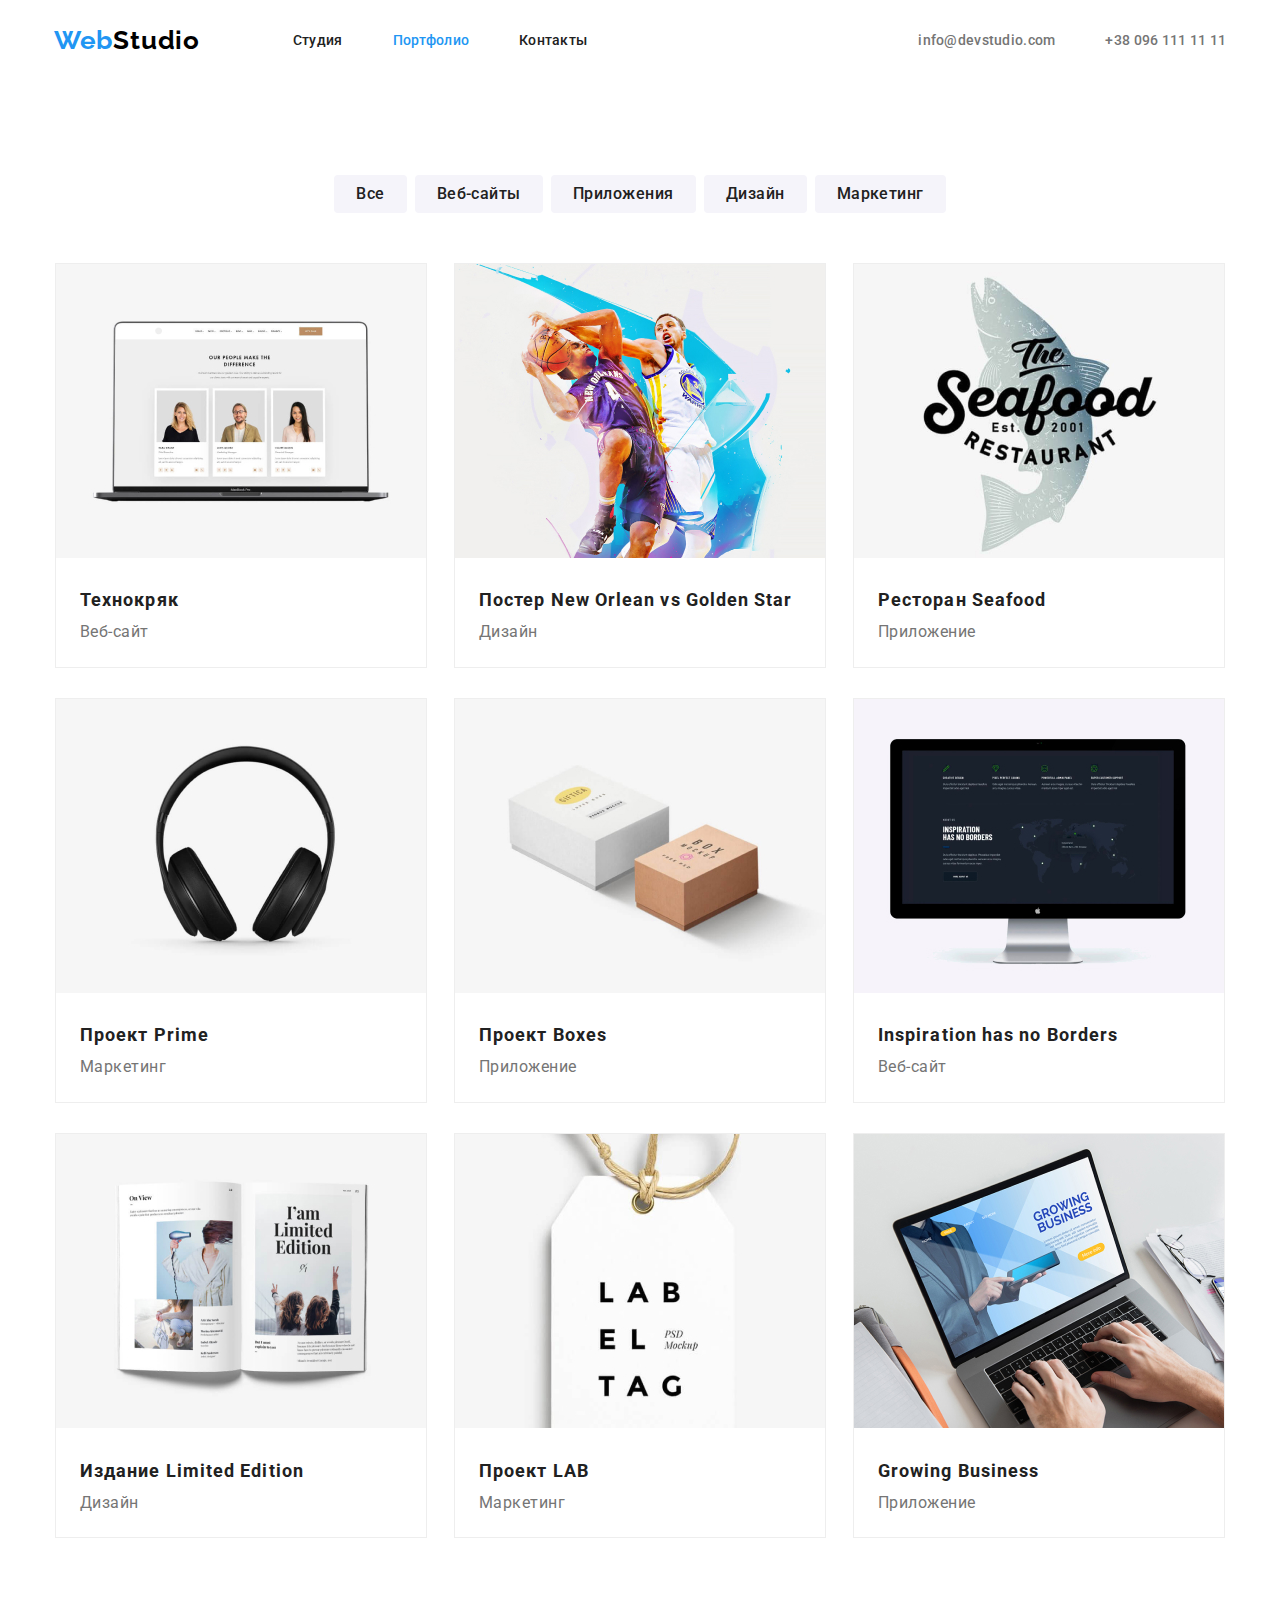
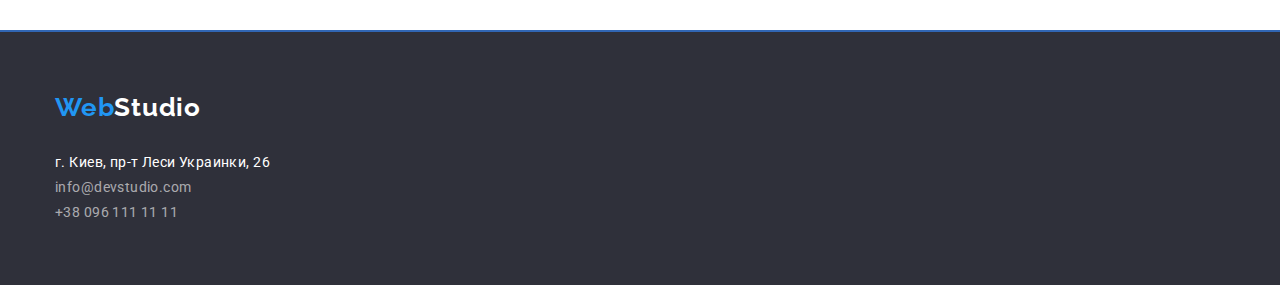
==== portfolio.html @ d4cfeece "first-submit" ====
<!DOCTYPE html>
<html lang="ru">
<head>
    <meta charset="UTF-8">
    <meta name="viewport" content="width=device-width, initial-scale=1.0">
    <title>Портфолио</title>
    <link rel="preconnect" href="https://fonts.gstatic.com">
<link href="https://fonts.googleapis.com/css2?family=Raleway:wght@700&family=Roboto:wght@400;500;700;900&display=swap" rel="stylesheet">
    <link rel="stylesheet" href="https://cdnjs.cloudflare.com/ajax/libs/modern-normalize/1.0.0/modern-normalize.min.css">
    <link rel="stylesheet" href="./style.css"/>
</head>
<body class="body">
    <header class="header">
        <nav class="site-nav">
          <a class="logo-main" href="./index.html">Web<span class="logo-studio">Studio</span></a>
          <ul class="nav-top">
            <li class="item"><a class="top-link" href="./index.html">Студия</a></li>
            <li class="item"><a class="top-link  current" href="./portfolio.html">Портфолио</a></li>
            <li class="item"><a class="top-link" href="#">Контакты</a></li>
          </ul>
        </nav>
        <address class="contacts">
          <a class="mail-top item" href="mailto:info@devstudio.com">info@devstudio.com</a>
          <a class="tel-top item" href="tel:+380961111111">+38 096 111 11 11</a>
        </address>
      </header>
    <main>
        <section class="portfolio-main">
            <!-- Фильтры -->
            <div class="filters-div">
                <ul class="filters">
                    <li class="item">
                    <button class="filter" type="submit">Все</button>
                    </li>
                    <li class="item">
                        <button class="filter" type="submit">Веб-сайты</button>
                    </li>
                    <li class="item">
                        <button class="filter" type="submit">Приложения</button>
                    </li>
                    <li class="item">
                        <button class="filter" type="submit">Дизайн</button>
                    </li>
                    <li class="item">
                        <button class="filter" type="submit">Маркетинг</button>
                    </li>
                </ul>
            </div>
            <!-- Products -->
            <div class="products-div">
                <ul class="products">
                    <li class="item">
                        <a href="#">
                            <img src="./images/01-techno.jpg" alt="Технокряк" width="370">
                            <h3>Технокряк</h3>
                            <p>Веб-сайт</p>
                        </a>
                    </li>
                    <li class="item">
                        <a href="#">
                            <img src="./images/02-poster.jpg" alt="Постер" width="370">
                            <h3>Постер New Orlean vs Golden Star</h3>
                            <p>Дизайн</p>
                        </a>
                    </li>
                    <li class="item">
                        <a href="#">
                            <img src="./images/03-seafood.jpg" alt="Ресторан Seafood" width="370">
                            <h3>Ресторан Seafood</h3>
                            <p>Приложение</p>
                        </a>
                    </li>
                    <li class="item">
                        <a href="#">
                            <img src="./images/04-prime.jpg" alt="Проект Prime" width="370">
                            <h3>Проект Prime</h3>
                            <p>Маркетинг</p>
                        </a>
                    </li>
                    <li class="item">
                        <a href="#">
                            <img src="./images/05-boxes.jpg" alt="Проект Boxes" width="370">
                            <h3>Проект Boxes</h3>
                            <p>Приложение</p>
                        </a>                    
                    </li>
                    <li class="item">
                        <a href="#">
                            <img src="./images/06-inspiration.jpg" alt="Inspiration" width="370">
                            <h3>Inspiration has no Borders</h3>
                            <p>Веб-сайт</p>
                        </a>
                    </li>
                    <li class="item">
                        <a href="#">
                            <img src="./images/07-limited.jpg" alt="Издание Limited Edition" width="370">
                            <h3>Издание Limited Edition</h3>
                            <p>Дизайн</p>
                        </a>
                    </li>
                    <li class="item">
                        <a href="#">
                            <img src="./images/08-lab.jpg" alt="Проект LAB" width="370">
                            <h3>Проект LAB</h3>
                            <p>Маркетинг</p>
                        </a>                    
                    </li>
                    <li class="item">
                        <a href="#">
                            <img src="./images/09-business.jpg" alt="Growing Business" width="370">
                            <h3>Growing Business</h3>
                            <p>Приложение</p>
                        </a>
                    </li>
                </ul>
            </div>
        </section>
    </main>
      <footer class="footer">
        <div class="footer-div">
            <a class="logo-footer" href="./index.html">Web<span class="studio-footer">Studio</span></a>
            <address class="address-footer">
                <span>г. Киев, пр-т Леси Украинки, 26<br/></span>
                <a href="mailto:info@devstudio.com">info@devstudio.com</a><br/>
                <a href="tel:+380961111111">+38 096 111 11 11</a>
            </address>
        </div>
      </footer>
</body>
</html>
---- style.css ----
:root {
    --primary-text-color:#212121;
    --secondary-text-color:#757575;
    --light-color: #FFFFFF;
    --accent-color: #2196F3;
    --primary-background-color: #ffffff;
    --secondary-background-color: #2F303A;
    --inactive-filter-color: #F5F4FA;
}
.body {
    font-family: 'Roboto', sans-serif;
}

/* Навигация хедер */
.header {
    display: flex;
    background: var(--primary-background-color);
    margin-left: auto;
    margin-right: auto;
    align-items: center;
    justify-content: center;
}
.site-nav {    
    display: flex;
    align-items: center;
}
a {
    text-decoration: none;
}
.logo-main {
    margin-right: 93px;
    font-family: 'Raleway', sans-serif;
    font-weight: 700;
    font-size: 26px;
    line-height: 1.2;
    letter-spacing: 0.03em;
    color: var(--accent-color);
}
.logo-studio {
    color: #000000;
}
.nav-top .current {
    color: var(--accent-color);
}
.nav-top {
    list-style: none;
    display: flex;
    margin: 0;
    padding-left: 0;
    align-items: center;
}
.nav-top .item + .item {
    margin-left: 50px;
}
.nav-top a {
    display: block;
    justify-content: center;
    padding-top: 32px;
    padding-bottom: 32px;

    font-weight: 500;
    font-size: 14px;
    line-height: 1.2;
    letter-spacing: 0.02em;
    color: var(--primary-text-color);
}
.nav-top .top-link:hover,
.nav-top .top-link:focus {
    color: var(--accent-color);
}
.header .contacts {
    display: flex;
    align-items: center;
    margin-left: 331px;
}
.contacts a {
    padding-top: 32px;
    padding-bottom: 32px;
}
.contacts .item + .item {
    margin-left: 50px;
}
.contacts .mail-top {
    text-decoration: none;
    display: flex;

    font-style: normal;
    font-weight: 500;
    font-size: 14px;
    line-height: 1.2;
    letter-spacing: 0.02em;
    color: var(--secondary-text-color);
}
.contacts .tel-top {
    display: flex;
    font-style: normal;
    font-weight: 500;
    font-size: 14px;
    line-height: 1.2;
    letter-spacing: 0.02em;
    color: var(--secondary-text-color);
}
.mail-top:hover,
.mail-top:focus {
    color: var(--accent-color);;
}
/* Навигация хедер конец */


/* Герой */
.hero-section {
    background: var(--secondary-background-color);
    color: var(--light-color);
}
.hero-div {
    display: flex;
    flex-direction: column;
    justify-content: center;
    align-items: center;
    margin-right: auto;
    margin-left: auto;
    height: 600px;
}
.hero-section .hero-title {
    display: flex;
    margin-left: auto;
    margin-right: auto;
    margin-top: 0;
    margin-bottom: 30px;

    font-weight: 900;
    font-size: 44px;
    line-height: 1.364;    
    text-align: center;
    letter-spacing: 0.06em;
    text-transform: uppercase;
}
.hero-section .hero-button {
    display: block;
    padding: 8px 30px;
    background-color: #188CE8;
    box-shadow: 0px 4px 4px rgba(0, 0, 0, 0.15);
    border-radius: 4px;

    font-weight: 700;
    font-size: 16px;
    line-height: 1.88;

    letter-spacing: 0.06em;
    color: var(--light-color);
}
/* Герой конец*/


/* Особенности */
.features {
    background-color: var(--primary-background-color);
}
.features-list {
    display: flex;
    justify-content: flex-start;
    width: 1170px;
    margin-top: 94px;
    margin-bottom: 94px;
    margin-left: auto;
    margin-right: auto;
    padding: 0;
}
.features-list .item + .item {
    margin-left: 30px;
}
.features li {
    list-style: none;
    text-align: left;
}
.features h3 {
    margin: 0 0 10px 0;
    font-weight: 700;
    font-size: 14px;
    line-height: 1.143;
    letter-spacing: 0.03em;
    text-transform: uppercase;
    color: var(--primary-text-color);
}
.features p {
    margin: 0;
    display: flex;
    max-width: 270px;
    font-weight: 400;
    font-size: 14px;
    line-height: 1.786;
    letter-spacing: 0.03em;
    color: var(--secondary-text-color);
}
/* Особенности конец*/


/* Чем мы занимаемся */
.work {
    background-color: var(--primary-background-color);
}
.work-div {
    display: flex;
    flex-direction: column;
    align-items: center;
    width: 1170px;
    margin-top: 0;
    margin-bottom: 94px;
    margin-left: auto;
    margin-right: auto;
}
.work-h {
    display: flex;
    margin: 0 0 50px 0;
    text-align: center;

    font-weight: 700;
    font-size: 36px;
    line-height: 1.17;
    letter-spacing: 0.03em;
    color: var(--primary-text-color);
}
.work-images {
    display: flex;
    width: 1170px;
    justify-content: space-between;
    padding-left:0;
    margin-top: 0;
    margin-bottom: 0;
}
.work-images li {
    list-style: none;
    max-height: 294px;
}
.work-images .item + .item {
    margin-left: 30px;
}
/* Чем мы занимаемся конец */


/* Наша команда */
.team {
    background: var(--inactive-filter-color);
}
.team-div {
    display: flex;
    flex-direction: column;
    align-items: center;
    margin-top: 0;
    margin-bottom: 0;
    margin-left: auto;
    margin-right: auto;
    padding-top: 94px;
    padding-bottom: 94px;
    padding-left: 0;
}
.team .team-h {
    display: flex;
    margin: 0 0 50px 0;
    text-align: center;

    font-weight: 700;
    font-size: 36px;
    line-height: 1.17;
    letter-spacing: 0.03em;
    color: var(--primary-text-color);
}
.team-members {
    display: flex;
    width: 1170px;
    padding-left:0;
    margin-top: 0;
    margin-bottom: 0;
}
.team-members li {
    list-style: none;
    max-height: 368px;
    background: var(--primary-background-color);
    box-shadow: 0px 1px 3px rgba(0, 0, 0, 0.12), 0px 1px 1px rgba(0, 0, 0, 0.14), 0px 2px 1px rgba(0, 0, 0, 0.2);
    border-radius: 0px 0px 4px 4px;
}
.team-members .item + .item {
    margin-left: 30px;
}
.team .team-members h3 {
    margin: 30px 0 10px 0;

    font-weight: 500;
    font-size: 16px;
    line-height: 1.18;
    text-align: center;
    letter-spacing: 0.03em;
    color: var(--primary-text-color);
}
.team .team-members p {
    margin: 0 0 30px 0;

    font-weight: 400;
    font-size: 16px;
    line-height: 1.17;
    text-align: center;
    letter-spacing: 0.03em;
    color: var(--secondary-text-color);
}
/* Наша команда конец*/


/* Футер */
.footer {
    background: var(--secondary-background-color);
    outline: 2px solid rgb(49, 102, 180);    
}
.footer-div {
    display: flex;
    flex-direction: column;
    margin-top: 0;
    margin-bottom: 0;
    margin-left: auto;
    margin-right: auto;
    width: 1170px;
    padding: 60px 0 60px 0;
}
.footer .logo-footer {
    display: flex;
    text-align: left;
    margin-bottom: 20px;
    width: 145px;

    font-family: 'Raleway', sans-serif;
    font-weight: 700;
    font-size: 26px;
    line-height: 1.2;
    letter-spacing: 0.03em;
    color: var(--accent-color);
}
.logo-footer .studio-footer {
    color: var(--light-color);
}
.address-footer {
    text-align: left;
    padding-top: 6px;
    font-style: normal;
    font-weight: 400;
    font-size: 14px;
    line-height: 1.8;
    letter-spacing: 0.03em;
    color: var(--light-color);
}
.address-footer a {
    color: rgba(255, 255, 255, 0.6);
}
/* Футер конец */

/* Портфолио */
.portfolio-main {
    margin-top: 94px;
    margin-bottom: 94px;

    background: var(--primary-background-color);
}
.filters-div {
    display: flex;
    flex-direction: column;
    align-items: center;
    margin-bottom: 34px;
}
.filters {
    display: flex;
    margin: 0;
    padding: 0;
}
.filters .item {
    list-style: none;
    display: inline-block;
}
.filters .item + .item {
    margin-left: 8px;
}
.filters .filter {
    padding: 6px 22px 6px 22px;
    margin-bottom: 16px;

    font-weight: 500;
    font-size: 16px;
    line-height: 1.625;
    letter-spacing: 0.03em;
    color: var(--primary-text-color);
    background-color: var(--inactive-filter-color);
    border: none;
    border-radius: 4px;
}
.filters .filter:hover,
.filters .filter:focus {
    color: var(--light-color);
    background: var(--accent-color);
    box-shadow: 0px 3px 1px rgba(0, 0, 0, 0.1), 0px 1px 2px rgba(0, 0, 0, 0.08), 0px 2px 2px rgba(0, 0, 0, 0.12);
    border: none;
    border-radius: 4px;
}
/* Фильтры конец */

/* Проекты */

.products-div {
    display: flex;
    flex-direction: column;
    align-items: center;
    margin-top: 0;
    margin-bottom: 0;
}
.products {
    display: flex;
    flex-wrap: wrap;
    justify-content: space-between;
    width: 1170px;
    margin: 0;
    padding-left: 0;

    list-style: none;
    text-align: left;
}
.products .item {
    display: flex;
    margin-bottom: 30px;

    background: var(--light-color);
    border: 1px solid #EEEEEE;
}

.products .item:nth-child(n+7) {
    margin-bottom: 0;
}
.products h3 {
    display: flex;
    margin: 20px 24px 0 24px;

    font-weight: 700;
    font-size: 18px;
    line-height: 2;
    letter-spacing: 0.06em;
    color: var(--primary-text-color);
}
.products p {
    display: flex;
    margin: 0 24px 20px 24px;

    font-weight: 400;
    font-size: 16px;
    line-height: 1.8;
    letter-spacing: 0.03em;
    color: var(--secondary-text-color);
}

/* Проекты конец */
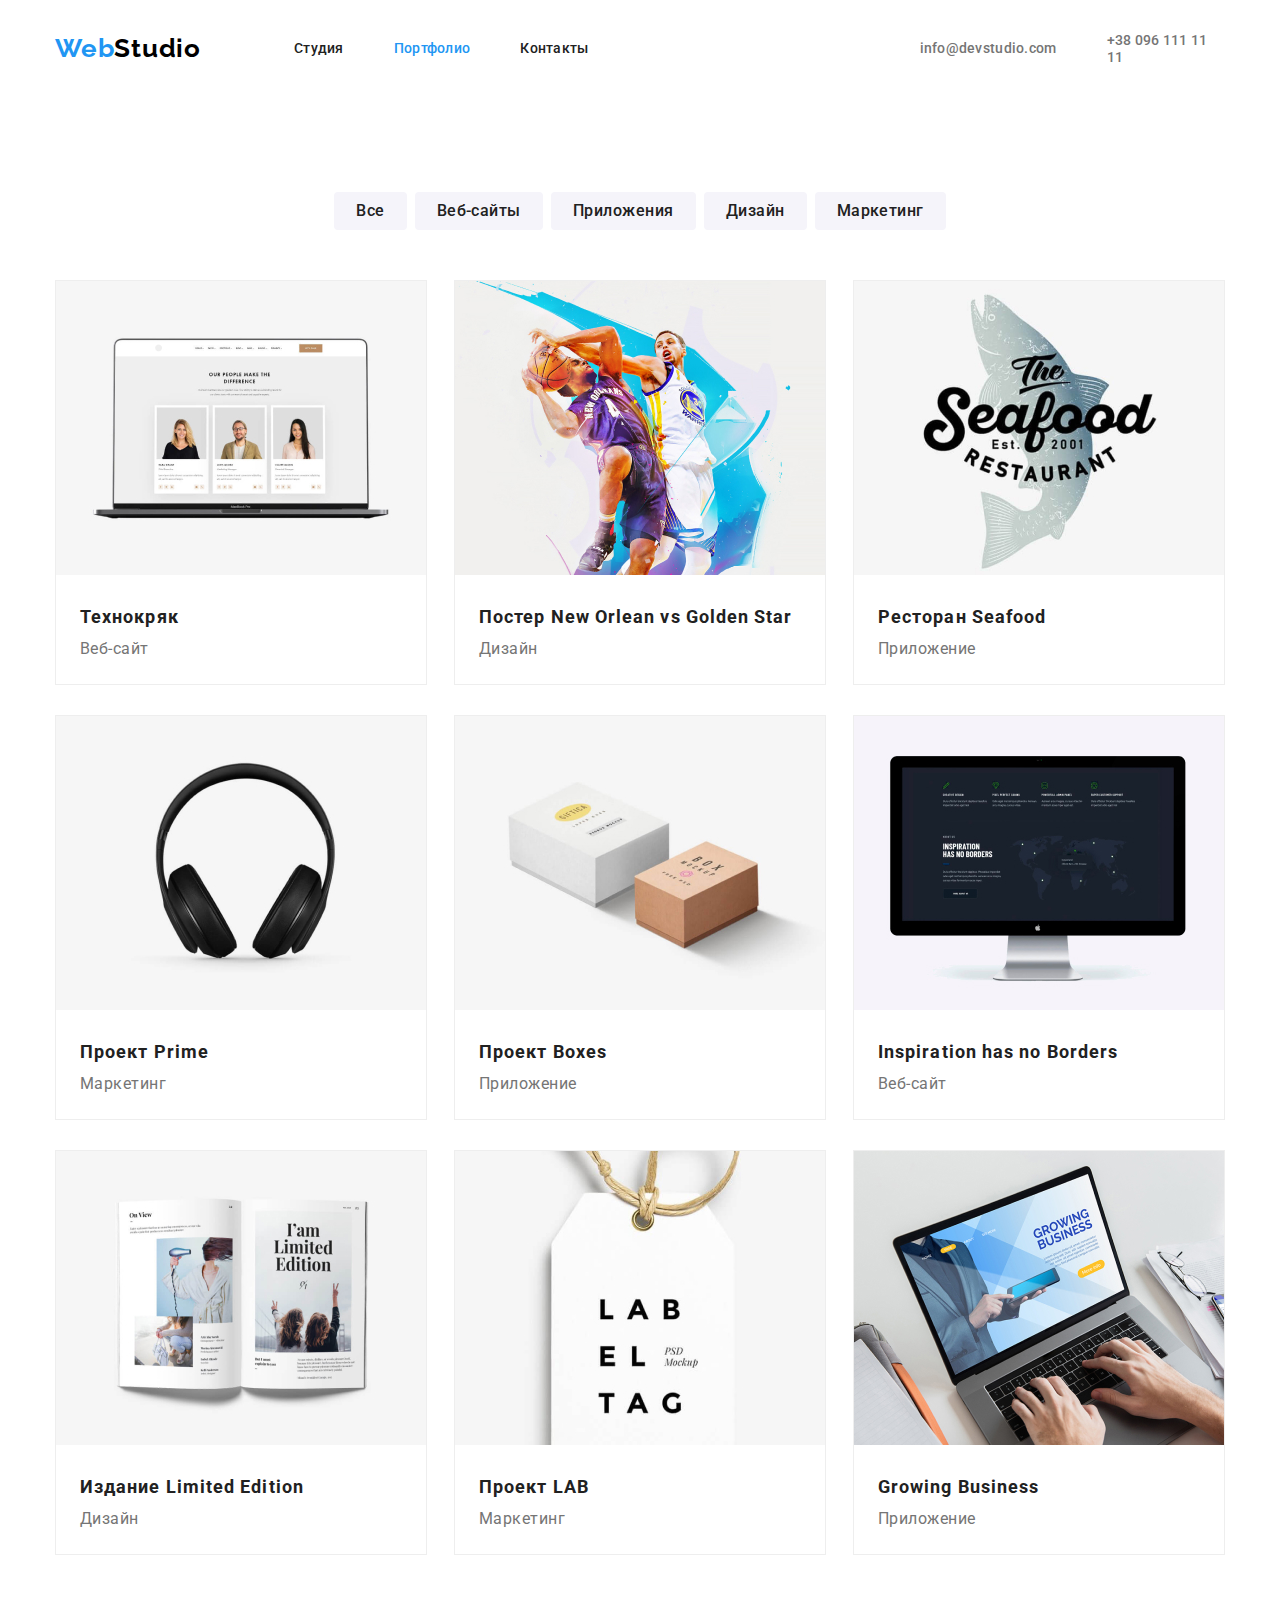
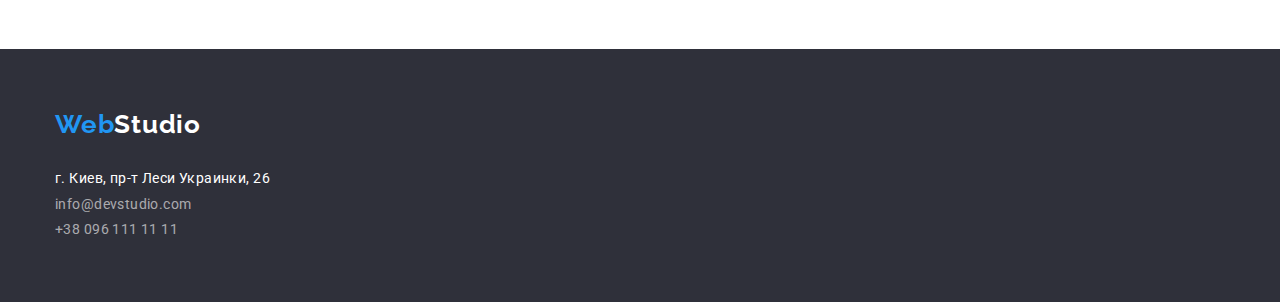
==== commit 37239c89: "margin-padding-changes" ====
--- a/portfolio.html
+++ b/portfolio.html
@@ -11,19 +11,21 @@
 </head>
 <body class="body">
     <header class="header">
-        <nav class="site-nav">
-          <a class="logo-main" href="./index.html">Web<span class="logo-studio">Studio</span></a>
-          <ul class="nav-top">
-            <li class="item"><a class="top-link" href="./index.html">Студия</a></li>
-            <li class="item"><a class="top-link  current" href="./portfolio.html">Портфолио</a></li>
-            <li class="item"><a class="top-link" href="#">Контакты</a></li>
-          </ul>
-        </nav>
-        <address class="contacts">
-          <a class="mail-top item" href="mailto:info@devstudio.com">info@devstudio.com</a>
-          <a class="tel-top item" href="tel:+380961111111">+38 096 111 11 11</a>
-        </address>
-      </header>
+        <div class="header-div container">
+            <nav class="site-nav">
+                <a class="logo-main" href="./index.html">Web<span class="logo-studio">Studio</span></a>
+                <ul class="nav-top">
+                    <li class="item"><a class="top-link" href="./index.html">Студия</a></li>
+                    <li class="item"><a class="top-link current" href="./portfolio.html">Портфолио</a></li>
+                    <li class="item"><a class="top-link" href="#">Контакты</a></li>
+                </ul>
+            </nav>
+            <address class="contacts">
+                <a class="mail-top item" href="mailto:info@devstudio.com">info@devstudio.com</a>
+                <a class="tel-top item" href="tel:+380961111111">+38 096 111 11 11</a>
+            </address>
+        </div>
+    </header>
     <main>
         <section class="portfolio-main">
             <!-- Фильтры -->
@@ -116,7 +118,7 @@
             </div>
         </section>
     </main>
-      <footer class="footer">
+    <footer class="footer">
         <div class="footer-div">
             <a class="logo-footer" href="./index.html">Web<span class="studio-footer">Studio</span></a>
             <address class="address-footer">
@@ -125,6 +127,6 @@
                 <a href="tel:+380961111111">+38 096 111 11 11</a>
             </address>
         </div>
-      </footer>
+    </footer>
 </body>
 </html>--- a/style.css
+++ b/style.css
@@ -15,10 +15,16 @@
 .header {
     display: flex;
     background: var(--primary-background-color);
-    margin-left: auto;
-    margin-right: auto;
     align-items: center;
     justify-content: center;
+}
+.header-div {
+    display: flex;
+    margin-left: auto;
+    margin-right: auto;
+    padding-left: 15px;
+    padding-right: 15px;
+    width: 1200px;
 }
 .site-nav {    
     display: flex;
@@ -111,6 +117,8 @@
 .hero-section {
     background: var(--secondary-background-color);
     color: var(--light-color);
+    padding-top: 200px;
+    padding-bottom: 200px;
 }
 .hero-div {
     display: flex;
@@ -119,7 +127,9 @@
     align-items: center;
     margin-right: auto;
     margin-left: auto;
-    height: 600px;
+    width: 1200px;
+    padding-left: 15px;
+    padding-right: 15px;
 }
 .hero-section .hero-title {
     display: flex;
@@ -155,16 +165,21 @@
 /* Особенности */
 .features {
     background-color: var(--primary-background-color);
+    padding-top: 94px;
+    padding-bottom: 94px;
+}
+.features .container {
+    width: 1200px;
+    margin-left: auto;
+    margin-right: auto;
+    padding-left: 15px;
+    padding-right: 15px;
 }
 .features-list {
     display: flex;
     justify-content: flex-start;
-    width: 1170px;
-    margin-top: 94px;
-    margin-bottom: 94px;
-    margin-left: auto;
-    margin-right: auto;
-    padding: 0;
+    padding-left: 0;    
+    margin: 0;
 }
 .features-list .item + .item {
     margin-left: 30px;
@@ -198,19 +213,19 @@
 /* Чем мы занимаемся */
 .work {
     background-color: var(--primary-background-color);
+    padding-bottom: 94px;
 }
 .work-div {
     display: flex;
     flex-direction: column;
     align-items: center;
-    width: 1170px;
-    margin-top: 0;
-    margin-bottom: 94px;
+    padding-left: 15px;
+    padding-right: 15px;
+    width: 1200px;
     margin-left: auto;
     margin-right: auto;
 }
 .work-h {
-    display: flex;
     margin: 0 0 50px 0;
     text-align: center;
 
@@ -241,21 +256,21 @@
 /* Наша команда */
 .team {
     background: var(--inactive-filter-color);
-}
-.team-div {
-    display: flex;
-    flex-direction: column;
-    align-items: center;
-    margin-top: 0;
-    margin-bottom: 0;
-    margin-left: auto;
-    margin-right: auto;
     padding-top: 94px;
     padding-bottom: 94px;
-    padding-left: 0;
+}
+.team-div {
+    display: block;
+    margin-top: 0;
+    margin-bottom: 0;
+    margin-left: auto;
+    margin-right: auto;
+    padding-left: 15px;
+    padding-right: 15px;
+    width: 1200px;
 }
 .team .team-h {
-    display: flex;
+    display: block;
     margin: 0 0 50px 0;
     text-align: center;
 
@@ -267,7 +282,7 @@
 }
 .team-members {
     display: flex;
-    width: 1170px;
+    justify-content: center;
     padding-left:0;
     margin-top: 0;
     margin-bottom: 0;
@@ -308,24 +323,24 @@
 /* Футер */
 .footer {
     background: var(--secondary-background-color);
-    outline: 2px solid rgb(49, 102, 180);    
+    padding-top: 60px;
+    padding-bottom: 60px;
 }
 .footer-div {
-    display: flex;
-    flex-direction: column;
-    margin-top: 0;
-    margin-bottom: 0;
-    margin-left: auto;
-    margin-right: auto;
-    width: 1170px;
-    padding: 60px 0 60px 0;
+    display: block;
+    margin-top: 0;
+    margin-bottom: 0;
+    margin-left: auto;
+    margin-right: auto;
+    width: 1200px;
+    padding-left: 15px;
+    padding-right: 15px;
 }
 .footer .logo-footer {
-    display: flex;
+    display: block;
     text-align: left;
     margin-bottom: 20px;
     width: 145px;
-
     font-family: 'Raleway', sans-serif;
     font-weight: 700;
     font-size: 26px;
@@ -337,8 +352,10 @@
     color: var(--light-color);
 }
 .address-footer {
+    display: block;
     text-align: left;
     padding-top: 6px;
+
     font-style: normal;
     font-weight: 400;
     font-size: 14px;
@@ -353,20 +370,24 @@
 
 /* Портфолио */
 .portfolio-main {
-    margin-top: 94px;
-    margin-bottom: 94px;
+    padding-top: 94px;
+    padding-bottom: 94px;
 
     background: var(--primary-background-color);
 }
 .filters-div {
     display: flex;
-    flex-direction: column;
-    align-items: center;
-    margin-bottom: 34px;
+    justify-content: center;
+
+    margin-left: auto;
+    margin-right: auto;
+    padding-left: 15px;
+    padding-right: 15px;
+    width: 1200px;
 }
 .filters {
     display: flex;
-    margin: 0;
+    margin: 0 0 34px 0;
     padding: 0;
 }
 .filters .item {
@@ -407,6 +428,11 @@
     align-items: center;
     margin-top: 0;
     margin-bottom: 0;
+    margin-left: auto;
+    margin-right: auto;
+    padding-left: 15px;
+    padding-right: 15px;
+    width: 1200px;
 }
 .products {
     display: flex;
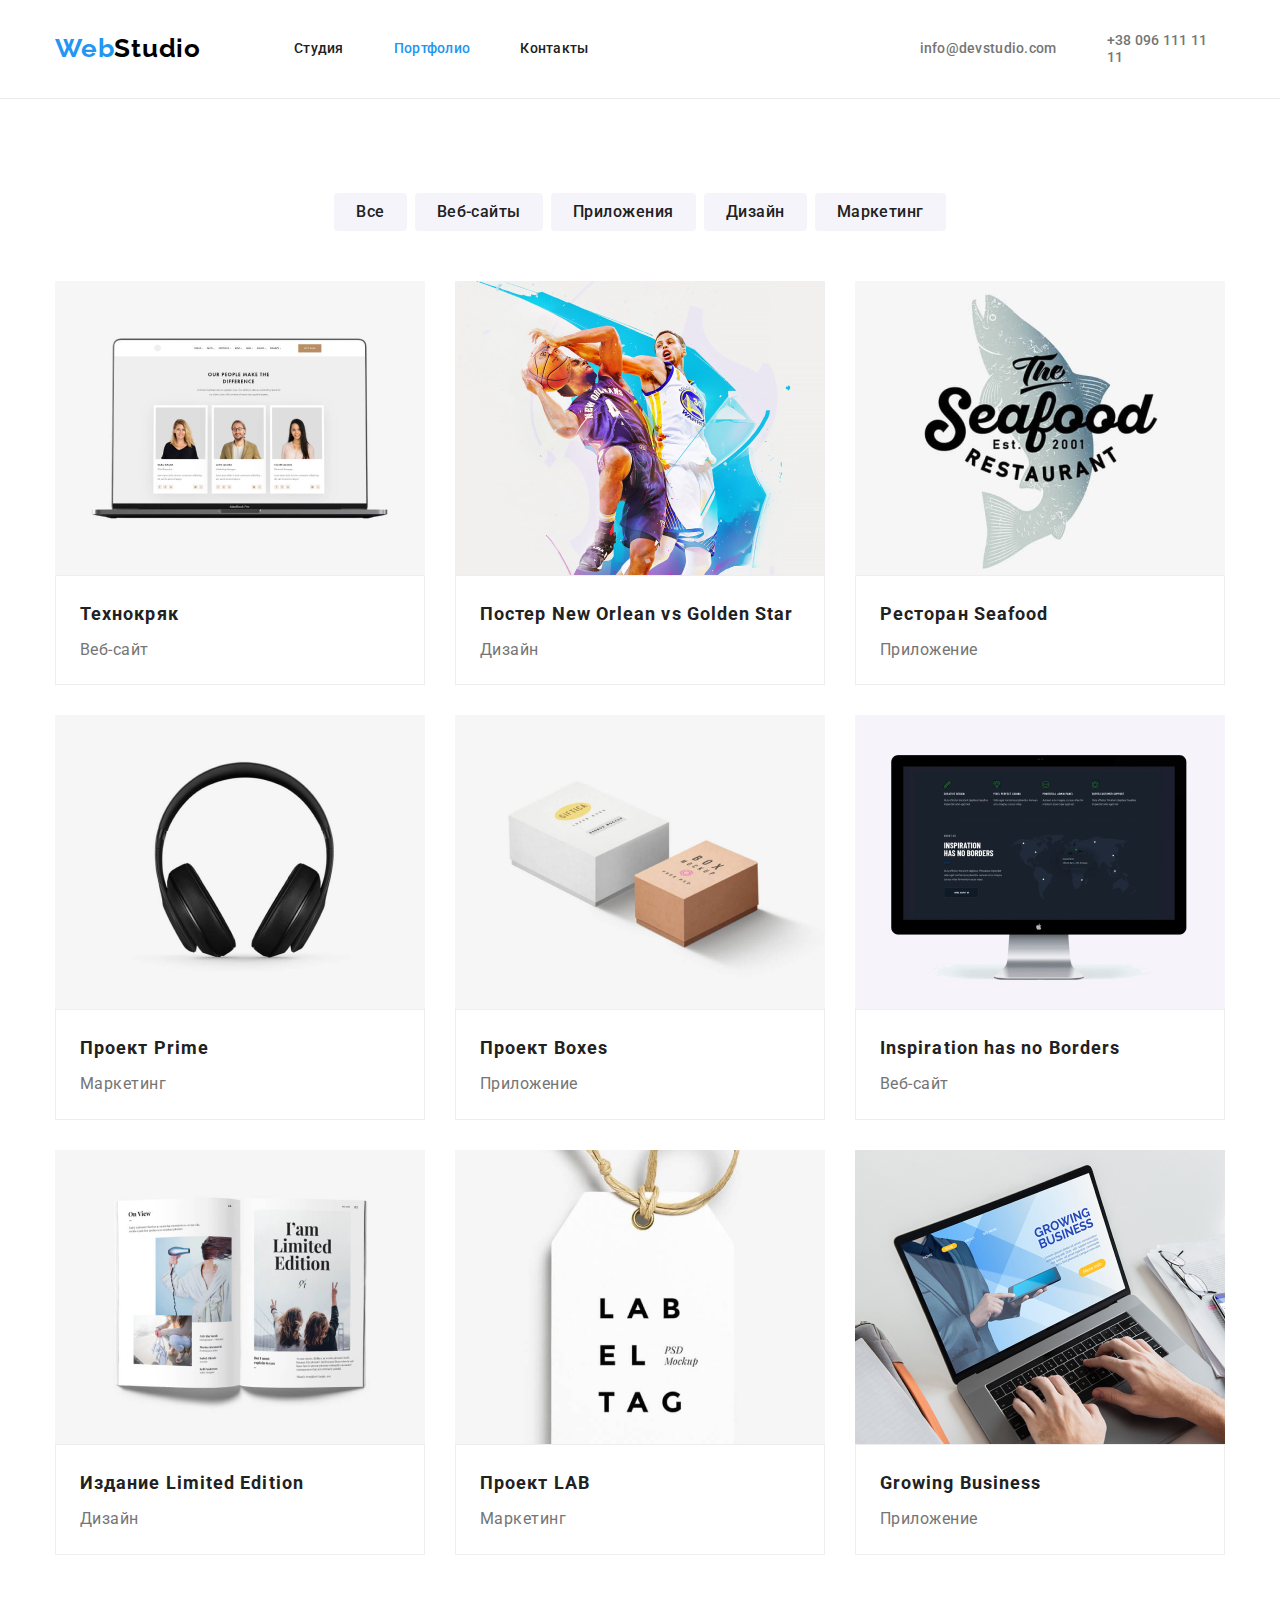
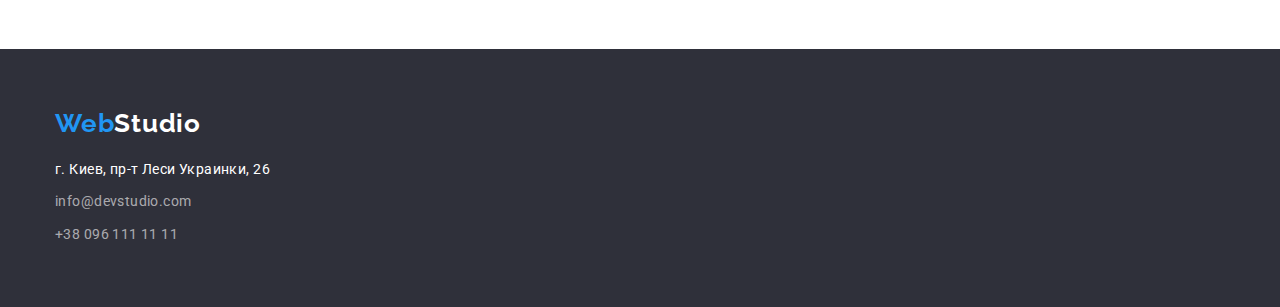
==== commit 8542fbc3: "changes-resub-two" ====
--- a/portfolio.html
+++ b/portfolio.html
@@ -27,9 +27,9 @@
         </div>
     </header>
     <main>
-        <section class="portfolio-main">
+        <section class="portfolio-main section">
             <!-- Фильтры -->
-            <div class="filters-div">
+            <div class="portfolio-div container">
                 <ul class="filters">
                     <li class="item">
                     <button class="filter" type="submit">Все</button>
@@ -47,71 +47,87 @@
                         <button class="filter" type="submit">Маркетинг</button>
                     </li>
                 </ul>
-            </div>
             <!-- Products -->
-            <div class="products-div">
                 <ul class="products">
                     <li class="item">
                         <a href="#">
                             <img src="./images/01-techno.jpg" alt="Технокряк" width="370">
-                            <h3>Технокряк</h3>
-                            <p>Веб-сайт</p>
+                            <div class="product-card">
+                                <h3>Технокряк</h3>
+                                <p>Веб-сайт</p>
+                            </div>
                         </a>
                     </li>
                     <li class="item">
                         <a href="#">
                             <img src="./images/02-poster.jpg" alt="Постер" width="370">
-                            <h3>Постер New Orlean vs Golden Star</h3>
-                            <p>Дизайн</p>
+                            <div class="product-card">
+                                <h3>Постер New Orlean vs Golden Star</h3>
+                                <p>Дизайн</p>
+                            </div>
                         </a>
                     </li>
                     <li class="item">
                         <a href="#">
                             <img src="./images/03-seafood.jpg" alt="Ресторан Seafood" width="370">
-                            <h3>Ресторан Seafood</h3>
-                            <p>Приложение</p>
+                            <div class="product-card">
+                                <h3>Ресторан Seafood</h3>
+                                <p>Приложение</p>
+                            </div>                        
                         </a>
                     </li>
                     <li class="item">
                         <a href="#">
                             <img src="./images/04-prime.jpg" alt="Проект Prime" width="370">
-                            <h3>Проект Prime</h3>
-                            <p>Маркетинг</p>
+                            <div class="product-card">
+                                <h3>Проект Prime</h3>
+                                <p>Маркетинг</p>
+                            </div>
                         </a>
                     </li>
                     <li class="item">
                         <a href="#">
                             <img src="./images/05-boxes.jpg" alt="Проект Boxes" width="370">
-                            <h3>Проект Boxes</h3>
-                            <p>Приложение</p>
+                            <div class="product-card">
+                                <h3>Проект Boxes</h3>
+                                <p>Приложение</p>
+                            </div>
                         </a>                    
                     </li>
                     <li class="item">
                         <a href="#">
                             <img src="./images/06-inspiration.jpg" alt="Inspiration" width="370">
-                            <h3>Inspiration has no Borders</h3>
-                            <p>Веб-сайт</p>
+                            <div class="product-card">
+                                <h3>Inspiration has no Borders</h3>
+                                <p>Веб-сайт</p>
+                            </div>
                         </a>
                     </li>
                     <li class="item">
                         <a href="#">
                             <img src="./images/07-limited.jpg" alt="Издание Limited Edition" width="370">
-                            <h3>Издание Limited Edition</h3>
-                            <p>Дизайн</p>
+                            <div class="product-card">
+                                <h3>Издание Limited Edition</h3>
+                                <p>Дизайн</p>
+                            </div>
                         </a>
                     </li>
                     <li class="item">
                         <a href="#">
                             <img src="./images/08-lab.jpg" alt="Проект LAB" width="370">
-                            <h3>Проект LAB</h3>
-                            <p>Маркетинг</p>
+                            <div class="product-card">
+                                <h3>Проект LAB</h3>
+                                <p>Маркетинг</p>
+                            </div>
                         </a>                    
                     </li>
                     <li class="item">
                         <a href="#">
                             <img src="./images/09-business.jpg" alt="Growing Business" width="370">
-                            <h3>Growing Business</h3>
-                            <p>Приложение</p>
+                            <div class="product-card">
+                                <h3>Growing Business</h3>
+                                <p>Приложение</p>
+                            </div>
                         </a>
                     </li>
                 </ul>
@@ -119,11 +135,11 @@
         </section>
     </main>
     <footer class="footer">
-        <div class="footer-div">
+        <div class="container">
             <a class="logo-footer" href="./index.html">Web<span class="studio-footer">Studio</span></a>
             <address class="address-footer">
-                <span>г. Киев, пр-т Леси Украинки, 26<br/></span>
-                <a href="mailto:info@devstudio.com">info@devstudio.com</a><br/>
+                г. Киев, пр-т Леси Украинки, 26
+                <a href="mailto:info@devstudio.com">info@devstudio.com</a>
                 <a href="tel:+380961111111">+38 096 111 11 11</a>
             </address>
         </div>
--- a/style.css
+++ b/style.css
@@ -6,6 +6,7 @@
     --primary-background-color: #ffffff;
     --secondary-background-color: #2F303A;
     --inactive-filter-color: #F5F4FA;
+    --header-border: #ECECEC;
 }
 .body {
     font-family: 'Roboto', sans-serif;
@@ -14,12 +15,16 @@
 /* Навигация хедер */
 .header {
     display: flex;
-    background: var(--primary-background-color);
     align-items: center;
     justify-content: center;
+
+    background: var(--primary-background-color);
+    border-bottom: 1px solid var(--header-border);
 }
 .header-div {
     display: flex;
+}
+.container {
     margin-left: auto;
     margin-right: auto;
     padding-left: 15px;
@@ -111,7 +116,6 @@
     color: var(--accent-color);;
 }
 /* Навигация хедер конец */
-
 
 /* Герой */
 .hero-section {
@@ -125,11 +129,6 @@
     flex-direction: column;
     justify-content: center;
     align-items: center;
-    margin-right: auto;
-    margin-left: auto;
-    width: 1200px;
-    padding-left: 15px;
-    padding-right: 15px;
 }
 .hero-section .hero-title {
     display: flex;
@@ -161,23 +160,14 @@
 }
 /* Герой конец*/
 
-
-/* Особенности */
-.features {
+.section {
     background-color: var(--primary-background-color);
     padding-top: 94px;
     padding-bottom: 94px;
 }
-.features .container {
-    width: 1200px;
-    margin-left: auto;
-    margin-right: auto;
-    padding-left: 15px;
-    padding-right: 15px;
-}
+/* Особенности */
 .features-list {
     display: flex;
-    justify-content: flex-start;
     padding-left: 0;    
     margin: 0;
 }
@@ -186,7 +176,7 @@
 }
 .features li {
     list-style: none;
-    text-align: left;
+    max-width: 270px;
 }
 .features h3 {
     margin: 0 0 10px 0;
@@ -200,7 +190,6 @@
 .features p {
     margin: 0;
     display: flex;
-    max-width: 270px;
     font-weight: 400;
     font-size: 14px;
     line-height: 1.786;
@@ -213,17 +202,7 @@
 /* Чем мы занимаемся */
 .work {
     background-color: var(--primary-background-color);
-    padding-bottom: 94px;
-}
-.work-div {
-    display: flex;
-    flex-direction: column;
-    align-items: center;
-    padding-left: 15px;
-    padding-right: 15px;
-    width: 1200px;
-    margin-left: auto;
-    margin-right: auto;
+    padding-top: 0px;
 }
 .work-h {
     margin: 0 0 50px 0;
@@ -237,7 +216,6 @@
 }
 .work-images {
     display: flex;
-    width: 1170px;
     justify-content: space-between;
     padding-left:0;
     margin-top: 0;
@@ -256,21 +234,8 @@
 /* Наша команда */
 .team {
     background: var(--inactive-filter-color);
-    padding-top: 94px;
-    padding-bottom: 94px;
-}
-.team-div {
-    display: block;
-    margin-top: 0;
-    margin-bottom: 0;
-    margin-left: auto;
-    margin-right: auto;
-    padding-left: 15px;
-    padding-right: 15px;
-    width: 1200px;
 }
 .team .team-h {
-    display: block;
     margin: 0 0 50px 0;
     text-align: center;
 
@@ -282,38 +247,47 @@
 }
 .team-members {
     display: flex;
-    justify-content: center;
     padding-left:0;
     margin-top: 0;
     margin-bottom: 0;
 }
 .team-members li {
     list-style: none;
-    max-height: 368px;
+    width: 270px;
+
+    text-align: center;
     background: var(--primary-background-color);
     box-shadow: 0px 1px 3px rgba(0, 0, 0, 0.12), 0px 1px 1px rgba(0, 0, 0, 0.14), 0px 2px 1px rgba(0, 0, 0, 0.2);
     border-radius: 0px 0px 4px 4px;
 }
+.team img {
+    display: block;
+}
+.team .team-container {
+    display: block;
+    padding-top: 30px;
+    padding-right: 30px;
+    padding-bottom: 30px;
+    padding-left: 30px;
+}
 .team-members .item + .item {
     margin-left: 30px;
 }
 .team .team-members h3 {
-    margin: 30px 0 10px 0;
+    margin: 0 0 10px 0;
 
     font-weight: 500;
     font-size: 16px;
-    line-height: 1.18;
-    text-align: center;
+    line-height: 1.2;
     letter-spacing: 0.03em;
     color: var(--primary-text-color);
 }
 .team .team-members p {
-    margin: 0 0 30px 0;
+    margin: 0;
 
     font-weight: 400;
     font-size: 16px;
-    line-height: 1.17;
-    text-align: center;
+    line-height: 1.2;
     letter-spacing: 0.03em;
     color: var(--secondary-text-color);
 }
@@ -326,25 +300,14 @@
     padding-top: 60px;
     padding-bottom: 60px;
 }
-.footer-div {
-    display: block;
-    margin-top: 0;
-    margin-bottom: 0;
-    margin-left: auto;
-    margin-right: auto;
-    width: 1200px;
-    padding-left: 15px;
-    padding-right: 15px;
-}
 .footer .logo-footer {
     display: block;
-    text-align: left;
     margin-bottom: 20px;
-    width: 145px;
+    
     font-family: 'Raleway', sans-serif;
     font-weight: 700;
     font-size: 26px;
-    line-height: 1.2;
+    line-height: 1.1;
     letter-spacing: 0.03em;
     color: var(--accent-color);
 }
@@ -353,41 +316,31 @@
 }
 .address-footer {
     display: block;
-    text-align: left;
-    padding-top: 6px;
 
     font-style: normal;
     font-weight: 400;
     font-size: 14px;
-    line-height: 1.8;
+    line-height: 1.7;
     letter-spacing: 0.03em;
     color: var(--light-color);
 }
+
 .address-footer a {
+    display: block;
+    margin-top: 9px;
     color: rgba(255, 255, 255, 0.6);
 }
 /* Футер конец */
 
+
 /* Портфолио */
-.portfolio-main {
-    padding-top: 94px;
-    padding-bottom: 94px;
-
-    background: var(--primary-background-color);
-}
-.filters-div {
+
+
+/* Фильтры */
+.filters {
     display: flex;
     justify-content: center;
-
-    margin-left: auto;
-    margin-right: auto;
-    padding-left: 15px;
-    padding-right: 15px;
-    width: 1200px;
-}
-.filters {
-    display: flex;
-    margin: 0 0 34px 0;
+    margin: 0 0 50px 0;
     padding: 0;
 }
 .filters .item {
@@ -399,7 +352,6 @@
 }
 .filters .filter {
     padding: 6px 22px 6px 22px;
-    margin-bottom: 16px;
 
     font-weight: 500;
     font-size: 16px;
@@ -421,24 +373,9 @@
 /* Фильтры конец */
 
 /* Проекты */
-
-.products-div {
-    display: flex;
-    flex-direction: column;
-    align-items: center;
-    margin-top: 0;
-    margin-bottom: 0;
-    margin-left: auto;
-    margin-right: auto;
-    padding-left: 15px;
-    padding-right: 15px;
-    width: 1200px;
-}
 .products {
     display: flex;
     flex-wrap: wrap;
-    justify-content: space-between;
-    width: 1170px;
     margin: 0;
     padding-left: 0;
 
@@ -448,17 +385,33 @@
 .products .item {
     display: flex;
     margin-bottom: 30px;
-
+    margin-right: 30px;
+    max-width: auto;
     background: var(--light-color);
-    border: 1px solid #EEEEEE;
-}
-
+}
 .products .item:nth-child(n+7) {
     margin-bottom: 0;
 }
+.products .item:nth-child(3n+3) {
+    margin-right: 0;
+} 
+
+.products img {
+    display: block;
+}
+.products .product-card {
+    box-sizing: border-box;
+    display: block;
+
+    padding-top: 20px;
+    padding-right: 24px;
+    padding-bottom: 20px;
+    padding-left: 24px;
+    border: 1px solid #EEEEEE;
+}
 .products h3 {
-    display: flex;
-    margin: 20px 24px 0 24px;
+    margin-top: 0;
+    margin-bottom: 4px;
 
     font-weight: 700;
     font-size: 18px;
@@ -467,9 +420,7 @@
     color: var(--primary-text-color);
 }
 .products p {
-    display: flex;
-    margin: 0 24px 20px 24px;
-
+    margin: 0;
     font-weight: 400;
     font-size: 16px;
     line-height: 1.8;
